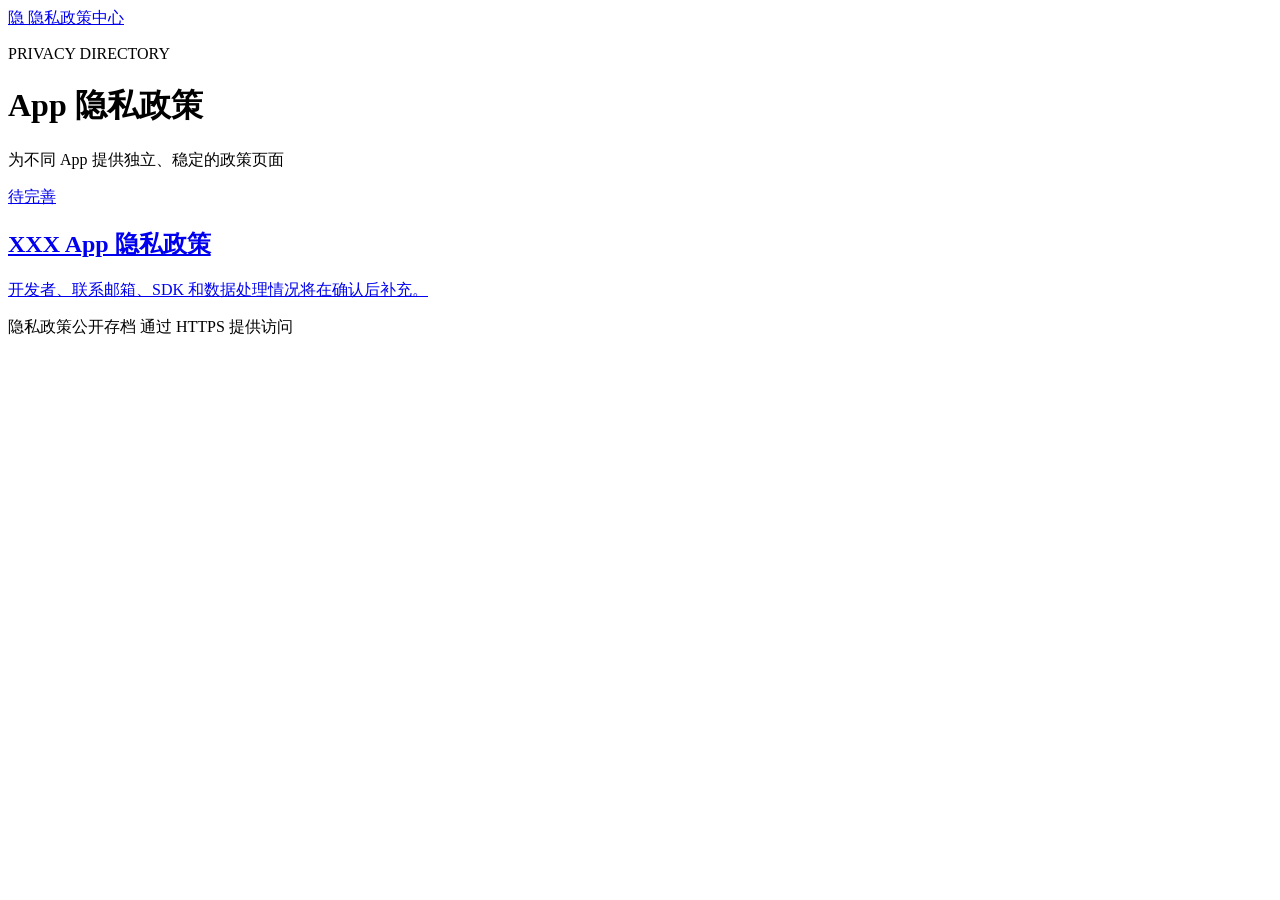
==== index.html @ 27550500 "Add privacy policy directory" ====
<!doctype html>
<html lang="zh-CN">
  <head>
    <meta charset="utf-8" />
    <meta name="viewport" content="width=device-width, initial-scale=1" />
    <meta
      name="description"
      content="用于 Apple App Store Connect 的 App 隐私政策目录。"
    />
    <title>App 隐私政策中心</title>
    <link rel="stylesheet" href="assets/privacy.css" />
  </head>
  <body>
    <header class="site-header">
      <div class="site-header__inner">
        <a class="brand" href="index.html" aria-label="返回隐私政策中心">
          <span class="brand__mark" aria-hidden="true"><span>隐</span></span>
          <span>隐私政策中心</span>
        </a>
      </div>
    </header>

    <main class="page-shell">
      <header class="policy-header">
        <p class="eyebrow">PRIVACY DIRECTORY</p>
        <h1>App 隐私政策</h1>
        <p class="policy-meta">
          <span>为不同 App 提供独立、稳定的政策页面</span>
        </p>
      </header>

      <section class="policy-index" aria-label="隐私政策列表">
        <a class="policy-card" href="privacy.html">
          <span class="policy-card__category">待完善</span>
          <h2>XXX App 隐私政策</h2>
          <p>开发者、联系邮箱、SDK 和数据处理情况将在确认后补充。</p>
        </a>
      </section>
    </main>

    <footer class="site-footer">
      <div class="site-footer__inner">
        <span>隐私政策公开存档</span>
        <span>通过 HTTPS 提供访问</span>
      </div>
    </footer>
  </body>
</html>
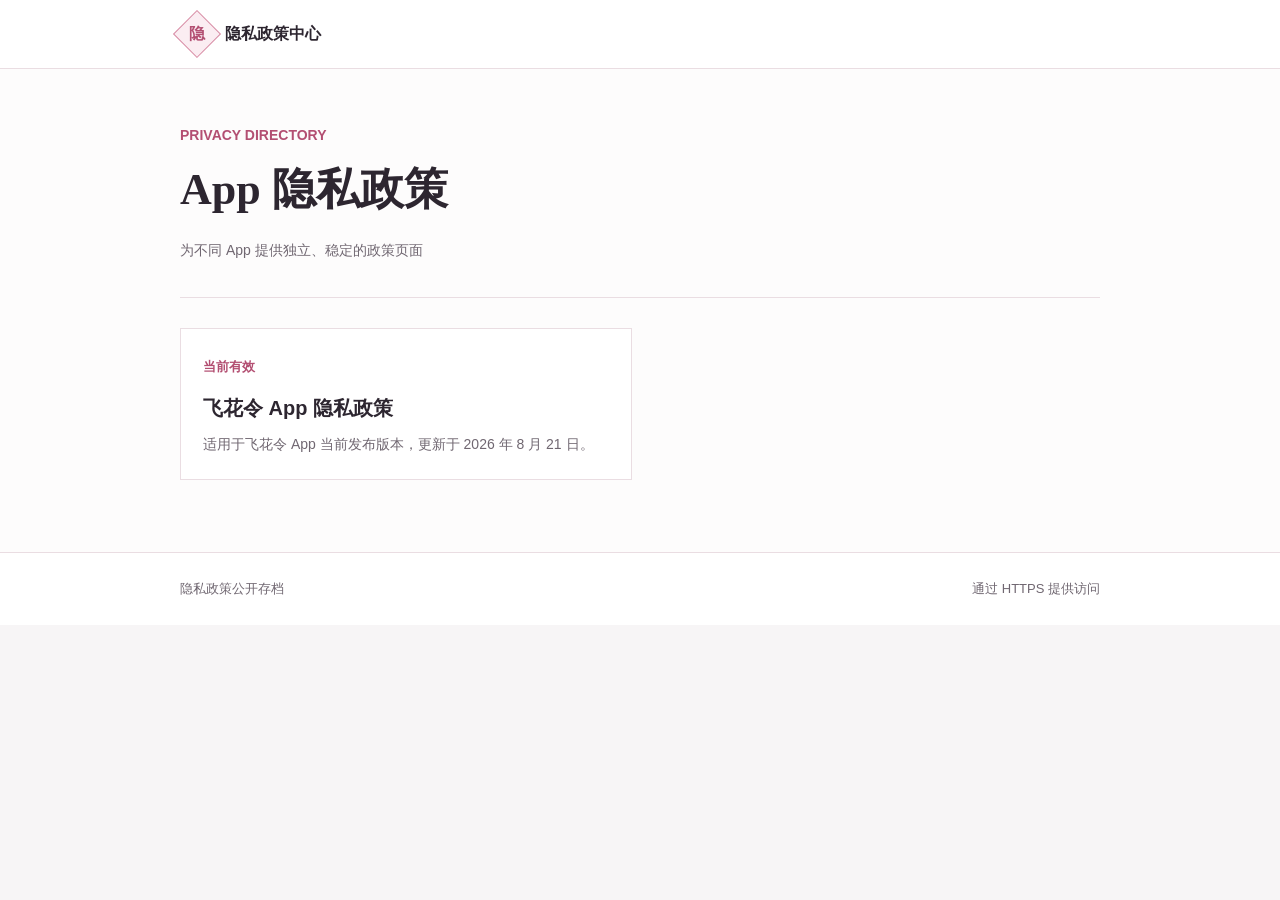
==== commit e919e9a8: "Mark Flying Flower privacy policy active" ====
--- a/index.html
+++ b/index.html
@@ -31,9 +31,9 @@
 
       <section class="policy-index" aria-label="隐私政策列表">
         <a class="policy-card" href="privacy.html">
-          <span class="policy-card__category">待完善</span>
-          <h2>XXX App 隐私政策</h2>
-          <p>开发者、联系邮箱、SDK 和数据处理情况将在确认后补充。</p>
+          <span class="policy-card__category">当前有效</span>
+          <h2>飞花令 App 隐私政策</h2>
+          <p>适用于飞花令 App 当前发布版本，更新于 2026 年 8 月 21 日。</p>
         </a>
       </section>
     </main>
@@ -46,4 +46,3 @@
     </footer>
   </body>
 </html>
-
--- a/assets/privacy.css
+++ b/assets/privacy.css
@@ -0,0 +1,276 @@
+:root {
+  color-scheme: light;
+  --ink: #2d2630;
+  --muted: #706771;
+  --accent: #b34f72;
+  --accent-soft: #fbedf2;
+  --line: #eadde2;
+  --paper: #ffffff;
+  --page: #f7f5f6;
+  --notice: #fff8e8;
+  --notice-line: #e9c877;
+  font-family:
+    -apple-system, BlinkMacSystemFont, "Segoe UI", "PingFang SC",
+    "Hiragino Sans GB", "Microsoft YaHei", sans-serif;
+}
+
+* {
+  box-sizing: border-box;
+}
+
+html {
+  background: var(--page);
+  scroll-behavior: smooth;
+}
+
+body {
+  min-width: 320px;
+  margin: 0;
+  color: var(--ink);
+  background:
+    linear-gradient(rgba(255, 255, 255, 0.72), rgba(255, 255, 255, 0.72)),
+    var(--page);
+  font-size: 16px;
+  line-height: 1.82;
+  letter-spacing: 0;
+  overflow-wrap: anywhere;
+}
+
+a {
+  color: var(--accent);
+  text-underline-offset: 3px;
+}
+
+.site-header {
+  border-bottom: 1px solid var(--line);
+  background: rgba(255, 255, 255, 0.96);
+}
+
+.site-header__inner,
+.page-shell,
+.site-footer__inner {
+  width: calc(100% - 40px);
+  max-width: 920px;
+  margin: 0 auto;
+}
+
+.site-header__inner {
+  display: flex;
+  min-height: 68px;
+  align-items: center;
+  justify-content: space-between;
+  gap: 20px;
+}
+
+.brand {
+  display: inline-flex;
+  align-items: center;
+  gap: 11px;
+  color: var(--ink);
+  font-weight: 700;
+  text-decoration: none;
+}
+
+.brand__mark {
+  display: grid;
+  width: 34px;
+  height: 34px;
+  place-items: center;
+  border: 1px solid #d88ca5;
+  color: var(--accent);
+  background: var(--accent-soft);
+  font-family: "Songti SC", STSong, serif;
+  transform: rotate(45deg);
+}
+
+.brand__mark > span {
+  transform: rotate(-45deg);
+}
+
+.header-link {
+  font-size: 14px;
+  white-space: nowrap;
+}
+
+.page-shell {
+  padding: 54px 0 72px;
+}
+
+.policy-header {
+  padding-bottom: 34px;
+  border-bottom: 1px solid var(--line);
+}
+
+.eyebrow {
+  margin: 0 0 12px;
+  color: var(--accent);
+  font-size: 14px;
+  font-weight: 700;
+}
+
+h1 {
+  margin: 0;
+  font-family: "Songti SC", STSong, serif;
+  font-size: clamp(30px, 5vw, 44px);
+  font-weight: 700;
+  line-height: 1.35;
+}
+
+.policy-meta {
+  display: flex;
+  flex-wrap: wrap;
+  gap: 8px 24px;
+  margin: 18px 0 0;
+  color: var(--muted);
+  font-size: 14px;
+}
+
+.notice {
+  margin: 28px 0;
+  padding: 18px 20px;
+  border-left: 4px solid var(--notice-line);
+  background: var(--notice);
+}
+
+.notice strong {
+  display: block;
+  margin-bottom: 4px;
+}
+
+.policy-section {
+  padding: 25px 0;
+  border-bottom: 1px solid var(--line);
+}
+
+.policy-section h2 {
+  margin: 0 0 10px;
+  font-size: 21px;
+  line-height: 1.5;
+}
+
+.policy-section p,
+.policy-section ul {
+  margin: 8px 0 0;
+}
+
+.policy-section ul {
+  padding-left: 1.35em;
+}
+
+.placeholder {
+  display: inline;
+  color: #8f5e20;
+  background: #fff1cd;
+  box-shadow: 0 0 0 3px #fff1cd;
+}
+
+.policy-index {
+  display: grid;
+  grid-template-columns: repeat(2, minmax(0, 1fr));
+  gap: 16px;
+  margin-top: 30px;
+}
+
+.policy-card {
+  display: block;
+  min-height: 150px;
+  padding: 22px;
+  border: 1px solid var(--line);
+  color: var(--ink);
+  background: var(--paper);
+  text-decoration: none;
+}
+
+.policy-card:hover,
+.policy-card:focus-visible {
+  border-color: #d88ca5;
+  outline: 2px solid transparent;
+  box-shadow: 0 8px 24px rgba(81, 53, 63, 0.08);
+}
+
+.policy-card__category {
+  color: var(--accent);
+  font-size: 13px;
+  font-weight: 700;
+}
+
+.policy-card h2 {
+  margin: 10px 0 5px;
+  font-size: 20px;
+}
+
+.policy-card p {
+  margin: 0;
+  color: var(--muted);
+  font-size: 14px;
+}
+
+.site-footer {
+  border-top: 1px solid var(--line);
+  color: var(--muted);
+  background: var(--paper);
+  font-size: 13px;
+}
+
+.site-footer__inner {
+  display: flex;
+  min-height: 72px;
+  align-items: center;
+  justify-content: space-between;
+  gap: 20px;
+}
+
+@media (max-width: 640px) {
+  body {
+    font-size: 15px;
+    line-height: 1.76;
+  }
+
+  .site-header__inner,
+  .page-shell,
+  .site-footer__inner {
+    width: calc(100% - 28px);
+  }
+
+  .site-header__inner {
+    min-height: 60px;
+  }
+
+  .page-shell {
+    padding: 36px 0 52px;
+  }
+
+  .policy-header {
+    padding-bottom: 26px;
+  }
+
+  .policy-index {
+    grid-template-columns: 1fr;
+  }
+
+  .site-footer__inner {
+    min-height: 82px;
+    flex-direction: column;
+    justify-content: center;
+    gap: 2px;
+    text-align: center;
+  }
+}
+
+@media print {
+  .site-header,
+  .site-footer,
+  .notice {
+    display: none;
+  }
+
+  .page-shell {
+    width: 100%;
+    padding: 0;
+  }
+
+  body {
+    color: #000000;
+    background: #ffffff;
+  }
+}
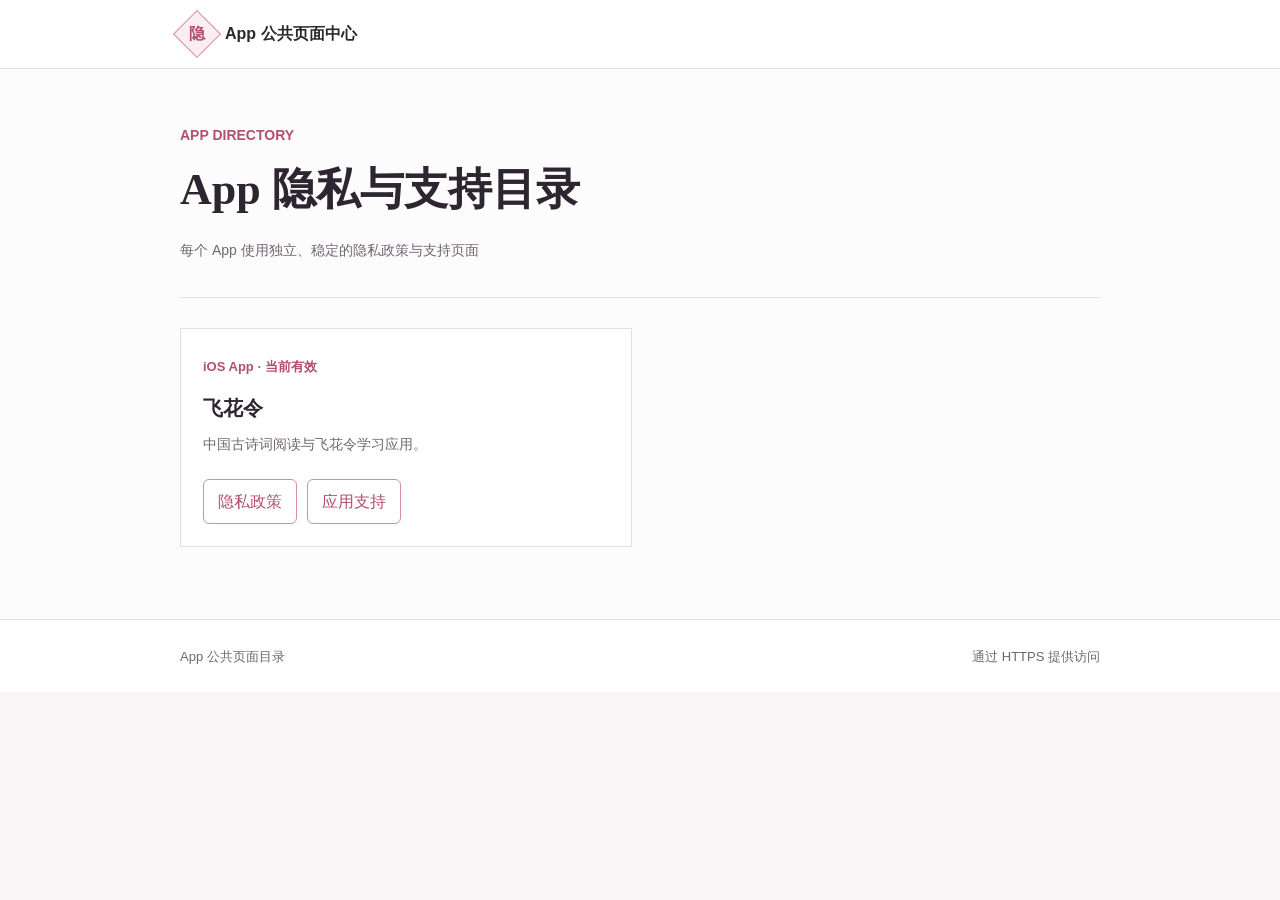
==== commit f02b401e: "feat: group public pages by app" ====
--- a/index.html
+++ b/index.html
@@ -7,40 +7,44 @@
       name="description"
       content="用于 Apple App Store Connect 的 App 隐私政策目录。"
     />
-    <title>App 隐私政策中心</title>
+    <title>App 隐私与支持中心</title>
     <link rel="stylesheet" href="assets/privacy.css" />
   </head>
   <body>
     <header class="site-header">
       <div class="site-header__inner">
-        <a class="brand" href="index.html" aria-label="返回隐私政策中心">
+        <a class="brand" href="index.html" aria-label="返回公共页面中心">
           <span class="brand__mark" aria-hidden="true"><span>隐</span></span>
-          <span>隐私政策中心</span>
+          <span>App 公共页面中心</span>
         </a>
       </div>
     </header>
 
     <main class="page-shell">
       <header class="policy-header">
-        <p class="eyebrow">PRIVACY DIRECTORY</p>
-        <h1>App 隐私政策</h1>
+        <p class="eyebrow">APP DIRECTORY</p>
+        <h1>App 隐私与支持目录</h1>
         <p class="policy-meta">
-          <span>为不同 App 提供独立、稳定的政策页面</span>
+          <span>每个 App 使用独立、稳定的隐私政策与支持页面</span>
         </p>
       </header>
 
-      <section class="policy-index" aria-label="隐私政策列表">
-        <a class="policy-card" href="privacy.html">
-          <span class="policy-card__category">当前有效</span>
-          <h2>飞花令 App 隐私政策</h2>
-          <p>适用于飞花令 App 当前发布版本，更新于 2026 年 8 月 21 日。</p>
-        </a>
+      <section class="app-index" aria-label="App 页面列表">
+        <article class="app-card">
+          <span class="app-card__category">iOS App · 当前有效</span>
+          <h2>飞花令</h2>
+          <p>中国古诗词阅读与飞花令学习应用。</p>
+          <nav class="app-card__links" aria-label="飞花令相关页面">
+            <a href="flying-flower/privacy.html">隐私政策</a>
+            <a href="flying-flower/support.html">应用支持</a>
+          </nav>
+        </article>
       </section>
     </main>
 
     <footer class="site-footer">
       <div class="site-footer__inner">
-        <span>隐私政策公开存档</span>
+        <span>App 公共页面目录</span>
         <span>通过 HTTPS 提供访问</span>
       </div>
     </footer>
--- a/assets/privacy.css
+++ b/assets/privacy.css
@@ -148,6 +148,12 @@
   line-height: 1.5;
 }
 
+.policy-section h3 {
+  margin: 22px 0 6px;
+  font-size: 17px;
+  line-height: 1.5;
+}
+
 .policy-section p,
 .policy-section ul {
   margin: 8px 0 0;
@@ -164,45 +170,66 @@
   box-shadow: 0 0 0 3px #fff1cd;
 }
 
-.policy-index {
+.app-index {
   display: grid;
   grid-template-columns: repeat(2, minmax(0, 1fr));
   gap: 16px;
   margin-top: 30px;
 }
 
-.policy-card {
+.app-card {
   display: block;
-  min-height: 150px;
+  min-height: 190px;
   padding: 22px;
   border: 1px solid var(--line);
   color: var(--ink);
   background: var(--paper);
-  text-decoration: none;
-}
-
-.policy-card:hover,
-.policy-card:focus-visible {
+}
+
+.app-card:hover {
   border-color: #d88ca5;
-  outline: 2px solid transparent;
   box-shadow: 0 8px 24px rgba(81, 53, 63, 0.08);
 }
 
-.policy-card__category {
+.app-card__category {
   color: var(--accent);
   font-size: 13px;
   font-weight: 700;
 }
 
-.policy-card h2 {
+.app-card h2 {
   margin: 10px 0 5px;
   font-size: 20px;
 }
 
-.policy-card p {
+.app-card p {
   margin: 0;
   color: var(--muted);
   font-size: 14px;
+}
+
+.app-card__links {
+  display: flex;
+  flex-wrap: wrap;
+  gap: 10px;
+  margin-top: 22px;
+}
+
+.app-card__links a {
+  display: inline-flex;
+  min-height: 40px;
+  align-items: center;
+  padding: 7px 14px;
+  border: 1px solid #d88ca5;
+  border-radius: 6px;
+  text-decoration: none;
+}
+
+.app-card__links a:hover,
+.app-card__links a:focus-visible {
+  color: #ffffff;
+  background: var(--accent);
+  outline: 2px solid transparent;
 }
 
 .site-footer {
@@ -244,7 +271,7 @@
     padding-bottom: 26px;
   }
 
-  .policy-index {
+  .app-index {
     grid-template-columns: 1fr;
   }
 
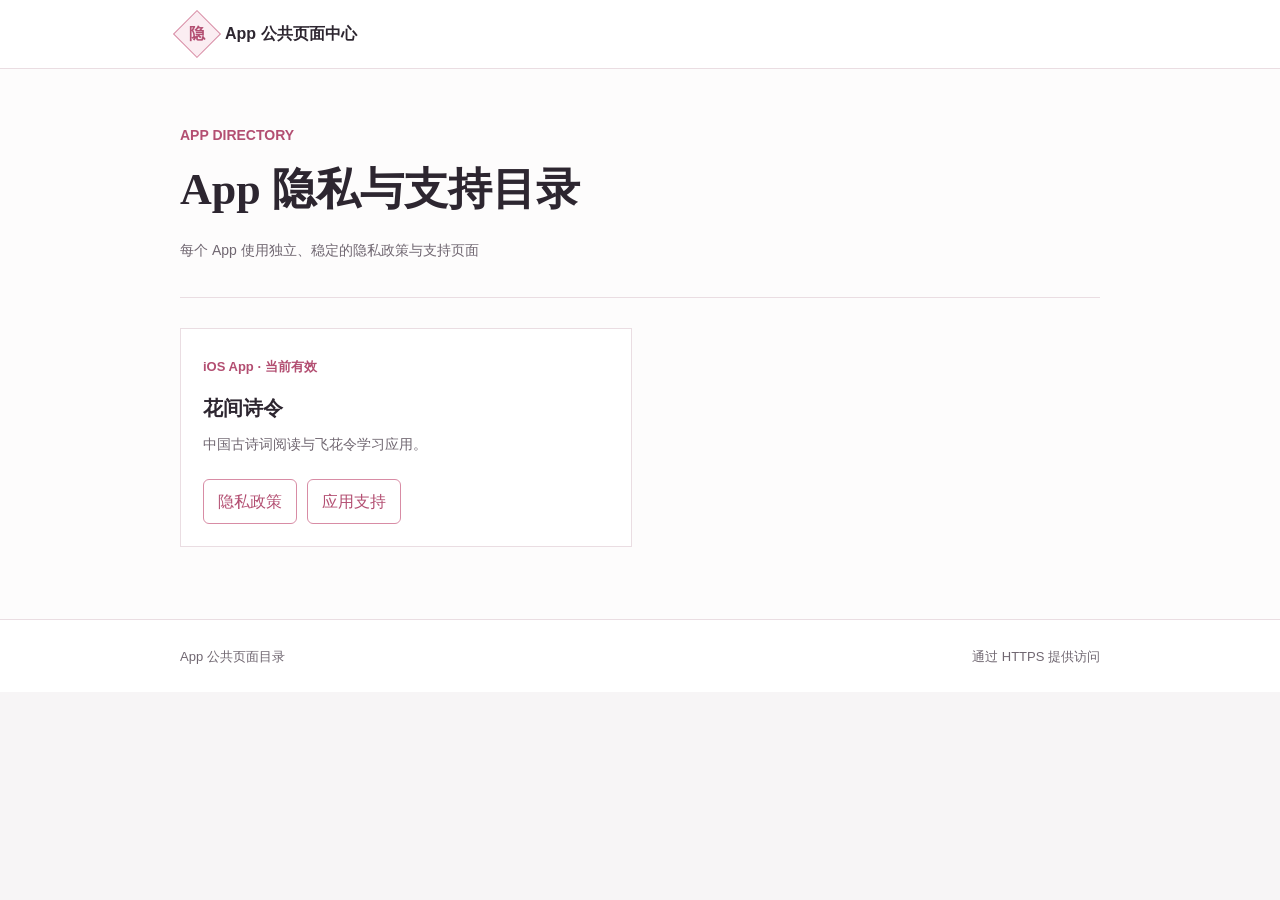
==== commit e0652faf: "docs: rename app in public directory" ====
--- a/index.html
+++ b/index.html
@@ -32,9 +32,9 @@
       <section class="app-index" aria-label="App 页面列表">
         <article class="app-card">
           <span class="app-card__category">iOS App · 当前有效</span>
-          <h2>飞花令</h2>
+          <h2>花间诗令</h2>
           <p>中国古诗词阅读与飞花令学习应用。</p>
-          <nav class="app-card__links" aria-label="飞花令相关页面">
+          <nav class="app-card__links" aria-label="花间诗令相关页面">
             <a href="flying-flower/privacy.html">隐私政策</a>
             <a href="flying-flower/support.html">应用支持</a>
           </nav>
